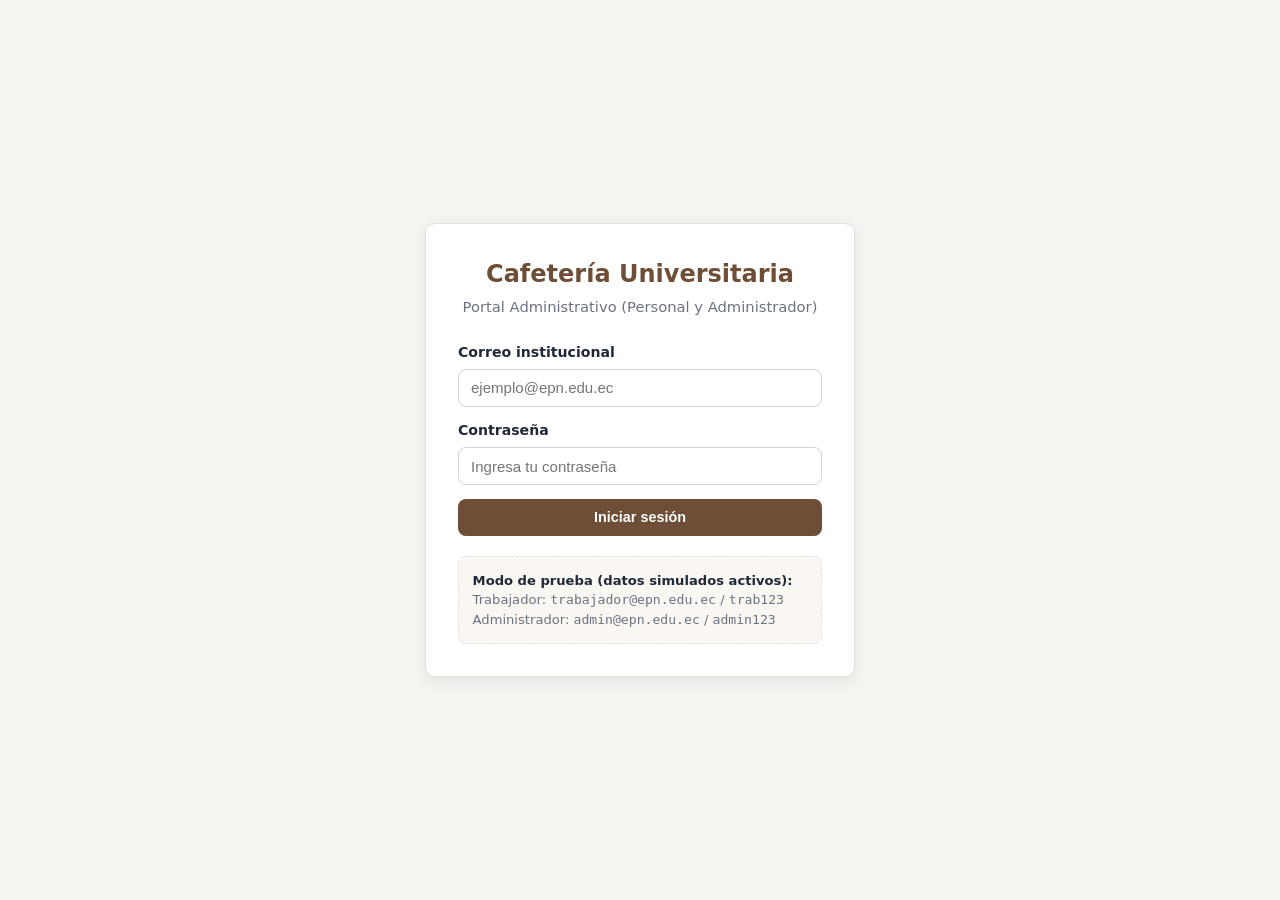
==== cafeteria/src/main/resources/static/admin/panel-administrador.html @ 7d5e745f "feat: implementar interfaz administrativa modular para trabajador y administrador" ====
<!DOCTYPE html>
<html lang="es">
<head>
  <meta charset="UTF-8" />
  <meta name="viewport" content="width=device-width, initial-scale=1.0" />
  <title>Panel de Administrador — Cafetería Universitaria</title>
  <link rel="stylesheet" href="css/styles.css" />
</head>
<body>
  <!-- Barra superior fija con identificación de rol y botón de salida -->
  <header class="topbar">
    <div class="topbar-brand">
      <h1>Panel del Administrador</h1>
      <span>Gestión de cuentas de trabajadores y seguridad</span>
    </div>
    <div class="topbar-user">
      <span id="admin-info">Administrador</span>
      <button type="button" id="btn-cerrar-sesion" class="btn btn-outline-light btn-sm">
        Cerrar sesión
      </button>
    </div>
  </header>

  <main class="container">
    <!-- Sección superior: dos tarjetas en paralelo (crear trabajador y actualizar contraseña) -->
    <div class="grid-2">
      <!-- Formulario para registrar una nueva cuenta de trabajador -->
      <section class="card">
        <div class="card-header">
          <h2>Crear cuenta de trabajador</h2>
        </div>

        <form id="form-crear-trabajador" novalidate>
          <div class="form-grid">
            <div class="form-group">
              <label for="trab-nombre">Nombre</label>
              <input type="text" id="trab-nombre" placeholder="Ej. María" required />
            </div>

            <div class="form-group">
              <label for="trab-apellido">Apellido</label>
              <input type="text" id="trab-apellido" placeholder="Ej. Gómez" required />
            </div>
          </div>

          <div class="form-grid">
            <div class="form-group">
              <label for="trab-cedula">Cédula (10 dígitos)</label>
              <input type="text" id="trab-cedula" maxlength="10" placeholder="1712345678" required />
            </div>

            <div class="form-group">
              <label for="trab-correo">Correo electrónico</label>
              <input type="email" id="trab-correo" placeholder="maria.gomez@epn.edu.ec" required />
            </div>
          </div>

          <div class="form-grid">
            <div class="form-group">
              <label for="trab-contrasena">Contraseña inicial</label>
              <input type="password" id="trab-contrasena" placeholder="Mínimo 6 caracteres" required />
            </div>

            <div class="form-group">
              <label for="trab-confirmar">Confirmar contraseña</label>
              <input type="password" id="trab-confirmar" placeholder="Repite la contraseña" required />
            </div>
          </div>

          <button type="submit" class="btn btn-primary">
            Registrar trabajador
          </button>
        </form>
      </section>

      <!-- Formulario para actualizar la contraseña propia del administrador -->
      <section class="card">
        <div class="card-header">
          <h2>Actualizar mi contraseña</h2>
        </div>

        <form id="form-cambiar-clave" novalidate>
          <div class="form-group">
            <label for="clave-actual">Contraseña actual</label>
            <input type="password" id="clave-actual" required />
          </div>

          <div class="form-group">
            <label for="clave-nueva">Nueva contraseña</label>
            <input type="password" id="clave-nueva" placeholder="Mínimo 6 caracteres" required />
          </div>

          <div class="form-group">
            <label for="clave-confirmar">Confirmar nueva contraseña</label>
            <input type="password" id="clave-confirmar" required />
          </div>

          <button type="submit" class="btn btn-warning">
            Actualizar contraseña
          </button>
        </form>
      </section>
    </div>

    <!-- Sección inferior: listado consultable de todos los trabajadores registrados -->
    <section class="card">
      <div class="card-header">
        <h2>Lista de trabajadores registrados</h2>
        <div class="toolbar" style="margin-bottom: 0;">
          <input
            type="search"
            id="buscar-trabajador"
            placeholder="Buscar por nombre, apellido o cédula..."
          />
          <button type="button" id="btn-recargar-trabajadores" class="btn btn-secondary btn-sm">
            Actualizar lista
          </button>
        </div>
      </div>

      <div class="table-responsive">
        <table>
          <thead>
            <tr>
              <th>ID</th>
              <th>Nombre completo</th>
              <th>Cédula</th>
              <th>Correo</th>
            </tr>
          </thead>
          <tbody id="tabla-trabajadores-body">
            <tr>
              <td colspan="4" class="empty-state">Cargando trabajadores...</td>
            </tr>
          </tbody>
        </table>
      </div>
    </section>
  </main>

  <script type="module" src="js/pages/administrador.js"></script>
</body>
</html>
---- cafeteria/src/main/resources/static/admin/css/styles.css ----
/* ==========================================================================
   Hoja de estilos del Frontend Administrativo — Cafetería Universitaria
   Diseño limpio, responsivo y de alto contraste para personal y administrador.
   ========================================================================== */

:root {
  --color-primario: #6f4e37;        /* Café espresso */
  --color-primario-oscuro: #4e3422;
  --color-acento: #d97706;          /* Ámbar cálido */
  --color-fondo: #f6f4f1;
  --color-superficie: #ffffff;
  --color-borde: #e5dfd7;
  --color-texto: #1f2937;
  --color-texto-suave: #6b7280;

  --color-exito: #15803d;
  --color-exito-bg: #dcfce7;
  --color-aviso: #b45309;
  --color-aviso-bg: #fef3c7;
  --color-error: #b91c1c;
  --color-error-bg: #fee2e2;
  --color-info: #1d4ed8;
  --color-info-bg: #dbeafe;

  --radio: 10px;
  --sombra: 0 4px 14px rgba(31, 41, 55, 0.08);
}

* {
  box-sizing: border-box;
  margin: 0;
  padding: 0;
}

body {
  font-family: "Segoe UI", system-ui, -apple-system, sans-serif;
  background-color: var(--color-fondo);
  color: var(--color-texto);
  line-height: 1.5;
  min-height: 100vh;
}

/* ==================== Encabezado superior ==================== */
.topbar {
  background-color: var(--color-primario);
  color: #ffffff;
  padding: 1rem 1.5rem;
  display: flex;
  flex-wrap: wrap;
  align-items: center;
  justify-content: space-between;
  gap: 1rem;
  box-shadow: var(--sombra);
}

.topbar-brand h1 {
  font-size: 1.25rem;
  font-weight: 700;
}

.topbar-brand span {
  font-size: 0.85rem;
  opacity: 0.9;
}

.topbar-user {
  display: flex;
  align-items: center;
  gap: 0.75rem;
  font-size: 0.9rem;
}

/* ==================== Contenedor principal ==================== */
.container {
  max-width: 1200px;
  margin: 1.5rem auto;
  padding: 0 1rem 2rem;
}

/* ==================== Pantalla de Login ==================== */
.login-page {
  display: flex;
  align-items: center;
  justify-content: center;
  padding: 1.5rem;
}

.login-card {
  background: var(--color-superficie);
  border: 1px solid var(--color-borde);
  border-radius: var(--radio);
  box-shadow: var(--sombra);
  width: 100%;
  max-width: 430px;
  padding: 2rem;
}

.login-header {
  text-align: center;
  margin-bottom: 1.5rem;
}

.login-header h1 {
  color: var(--color-primario);
  font-size: 1.5rem;
  margin-bottom: 0.25rem;
}

.login-header p {
  color: var(--color-texto-suave);
  font-size: 0.92rem;
}

.mock-help {
  margin-top: 1.25rem;
  padding: 0.85rem;
  background: #faf7f2;
  border: 1px dashed var(--color-borde);
  border-radius: 8px;
  font-size: 0.82rem;
  color: var(--color-texto-suave);
}

.mock-help strong {
  color: var(--color-texto);
}

/* ==================== Tarjetas y Secciones ==================== */
.card {
  background: var(--color-superficie);
  border: 1px solid var(--color-borde);
  border-radius: var(--radio);
  box-shadow: var(--sombra);
  padding: 1.25rem;
  margin-bottom: 1.25rem;
}

.card-header {
  display: flex;
  flex-wrap: wrap;
  align-items: center;
  justify-content: space-between;
  gap: 0.75rem;
  margin-bottom: 1rem;
  padding-bottom: 0.75rem;
  border-bottom: 1px solid var(--color-borde);
}

.card-header h2 {
  font-size: 1.15rem;
  color: var(--color-primario-oscuro);
}

/* ==================== Pestañas de navegación ==================== */
.tabs {
  display: flex;
  flex-wrap: wrap;
  gap: 0.5rem;
  margin-bottom: 1.25rem;
}

.tab-btn {
  background: var(--color-superficie);
  border: 1px solid var(--color-borde);
  color: var(--color-texto);
  padding: 0.65rem 1.1rem;
  border-radius: 8px;
  cursor: pointer;
  font-weight: 600;
  font-size: 0.92rem;
  transition: background 0.15s ease, color 0.15s ease;
}

.tab-btn:hover {
  background: #f3ede5;
}

.tab-btn.active {
  background: var(--color-primario);
  color: #ffffff;
  border-color: var(--color-primario);
}

.tab-panel {
  display: none;
}

.tab-panel.active {
  display: block;
}

/* ==================== Filtros y Formularios ==================== */
.form-grid {
  display: grid;
  grid-template-columns: repeat(auto-fit, minmax(210px, 1fr));
  gap: 1rem;
}

.form-group {
  display: flex;
  flex-direction: column;
  gap: 0.35rem;
  margin-bottom: 0.85rem;
}

.form-group label {
  font-size: 0.88rem;
  font-weight: 600;
  color: var(--color-texto);
}

.form-group input,
.form-group select {
  padding: 0.6rem 0.75rem;
  border: 1px solid #d1d5db;
  border-radius: 8px;
  font-size: 0.94rem;
  background: #ffffff;
}

.form-group input:focus,
.form-group select:focus {
  outline: 2px solid rgba(111, 78, 55, 0.25);
  border-color: var(--color-primario);
}

.toolbar {
  display: flex;
  flex-wrap: wrap;
  align-items: center;
  gap: 0.75rem;
  margin-bottom: 1rem;
}

.toolbar input,
.toolbar select {
  padding: 0.55rem 0.75rem;
  border: 1px solid #d1d5db;
  border-radius: 8px;
  font-size: 0.9rem;
}

/* ==================== Botones ==================== */
.btn {
  display: inline-flex;
  align-items: center;
  justify-content: center;
  gap: 0.4rem;
  padding: 0.6rem 1rem;
  border-radius: 8px;
  border: 1px solid transparent;
  font-size: 0.9rem;
  font-weight: 600;
  cursor: pointer;
  transition: opacity 0.15s ease, background 0.15s ease;
}

.btn:disabled {
  opacity: 0.55;
  cursor: not-allowed;
}

.btn-primary {
  background: var(--color-primario);
  color: #ffffff;
}

.btn-primary:hover:not(:disabled) {
  background: var(--color-primario-oscuro);
}

.btn-secondary {
  background: #e5e7eb;
  color: var(--color-texto);
}

.btn-secondary:hover:not(:disabled) {
  background: #d1d5db;
}

.btn-success {
  background: var(--color-exito);
  color: #ffffff;
}

.btn-warning {
  background: var(--color-acento);
  color: #ffffff;
}

.btn-danger {
  background: var(--color-error);
  color: #ffffff;
}

.btn-outline-light {
  background: transparent;
  color: #ffffff;
  border-color: rgba(255, 255, 255, 0.55);
}

.btn-outline-light:hover {
  background: rgba(255, 255, 255, 0.15);
}

.btn-sm {
  padding: 0.4rem 0.7rem;
  font-size: 0.82rem;
}

.btn-block {
  width: 100%;
}

/* ==================== Tablas ==================== */
.table-responsive {
  overflow-x: auto;
}

table {
  width: 100%;
  border-collapse: collapse;
  font-size: 0.92rem;
}

th,
td {
  text-align: left;
  padding: 0.75rem 0.65rem;
  border-bottom: 1px solid var(--color-borde);
  vertical-align: middle;
}

th {
  background: #faf7f2;
  color: var(--color-primario-oscuro);
  font-weight: 700;
  white-space: nowrap;
}

tr:hover td {
  background: #fcfaf7;
}

.actions-cell {
  display: flex;
  flex-wrap: wrap;
  gap: 0.4rem;
}

/* ==================== Badges de estado ==================== */
.badge {
  display: inline-block;
  padding: 0.25rem 0.6rem;
  border-radius: 999px;
  font-size: 0.78rem;
  font-weight: 700;
  white-space: nowrap;
}

.badge-pendiente {
  background: var(--color-aviso-bg);
  color: var(--color-aviso);
}

.badge-preparacion {
  background: var(--color-info-bg);
  color: var(--color-info);
}

.badge-listo {
  background: var(--color-exito-bg);
  color: var(--color-exito);
}

.badge-entregado {
  background: #e5e7eb;
  color: #374151;
}

.badge-disponible {
  background: var(--color-exito-bg);
  color: var(--color-exito);
}

.badge-no-disponible {
  background: var(--color-error-bg);
  color: var(--color-error);
}

/* ==================== Filtros de estado (píldoras) ==================== */
.status-pills {
  display: flex;
  flex-wrap: wrap;
  gap: 0.5rem;
  margin-bottom: 1rem;
}

.pill-btn {
  background: #f3f4f6;
  border: 1px solid var(--color-borde);
  border-radius: 999px;
  padding: 0.45rem 0.9rem;
  font-size: 0.86rem;
  font-weight: 600;
  cursor: pointer;
}

.pill-btn.active {
  background: var(--color-primario);
  color: #ffffff;
  border-color: var(--color-primario);
}

/* ==================== Alertas e Información ==================== */
.alert {
  padding: 0.85rem 1rem;
  border-radius: 8px;
  margin-bottom: 1rem;
  font-size: 0.9rem;
}

.alert-info {
  background: var(--color-info-bg);
  color: var(--color-info);
}

.alert-exito {
  background: var(--color-exito-bg);
  color: var(--color-exito);
}

.alert-aviso {
  background: var(--color-aviso-bg);
  color: var(--color-aviso);
}

.alert-error {
  background: var(--color-error-bg);
  color: var(--color-error);
}

.empty-state {
  text-align: center;
  padding: 2rem 1rem;
  color: var(--color-texto-suave);
}

/* ==================== Modales ==================== */
.modal-backdrop {
  position: fixed;
  inset: 0;
  background: rgba(17, 24, 39, 0.55);
  display: none;
  align-items: center;
  justify-content: center;
  padding: 1rem;
  z-index: 1000;
}

.modal-backdrop.open {
  display: flex;
}

.modal {
  background: var(--color-superficie);
  border-radius: var(--radio);
  width: 100%;
  max-width: 620px;
  max-height: 90vh;
  overflow-y: auto;
  padding: 1.5rem;
  box-shadow: 0 12px 30px rgba(0, 0, 0, 0.25);
}

.modal-header {
  display: flex;
  align-items: center;
  justify-content: space-between;
  margin-bottom: 1rem;
  padding-bottom: 0.75rem;
  border-bottom: 1px solid var(--color-borde);
}

.modal-footer {
  display: flex;
  justify-content: flex-end;
  gap: 0.6rem;
  margin-top: 1.25rem;
}

/* ==================== Toasts ==================== */
.toast-container {
  position: fixed;
  right: 1rem;
  bottom: 1rem;
  display: flex;
  flex-direction: column;
  gap: 0.5rem;
  z-index: 2000;
}

.toast {
  padding: 0.8rem 1.1rem;
  border-radius: 8px;
  color: #ffffff;
  font-size: 0.9rem;
  font-weight: 600;
  box-shadow: var(--sombra);
  transition: opacity 0.25s ease;
}

.toast-exito { background: var(--color-exito); }
.toast-error { background: var(--color-error); }
.toast-aviso { background: var(--color-acento); }
.toast-info { background: var(--color-info); }
.toast-oculto { opacity: 0; }

/* ==================== Utilidades ==================== */
.grid-2 {
  display: grid;
  grid-template-columns: repeat(auto-fit, minmax(320px, 1fr));
  gap: 1.25rem;
}

.text-muted {
  color: var(--color-texto-suave);
  font-size: 0.88rem;
}

.mt-1 { margin-top: 0.75rem; }
.hidden { display: none !important; }
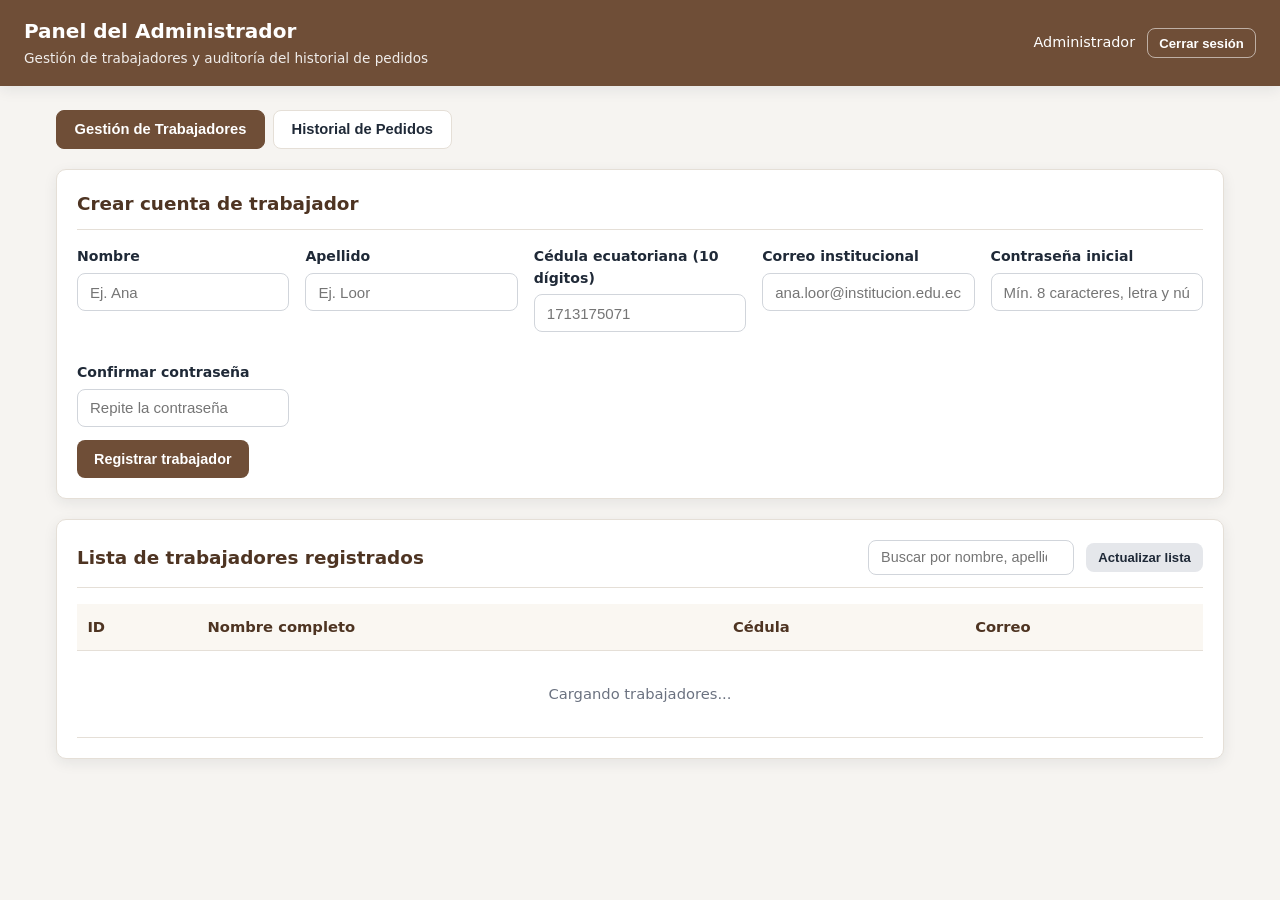
==== commit 370c5b41: "feat: integrar frontend administrativo con API REST real de Spring Boot y Supabase" ====
--- a/cafeteria/src/main/resources/static/admin/panel-administrador.html
+++ b/cafeteria/src/main/resources/static/admin/panel-administrador.html
@@ -7,11 +7,11 @@
   <link rel="stylesheet" href="css/styles.css" />
 </head>
 <body>
-  <!-- Barra superior fija con identificación de rol y botón de salida -->
+  <!-- Barra superior del administrador -->
   <header class="topbar">
     <div class="topbar-brand">
       <h1>Panel del Administrador</h1>
-      <span>Gestión de cuentas de trabajadores y seguridad</span>
+      <span>Gestión de trabajadores y auditoría del historial de pedidos</span>
     </div>
     <div class="topbar-user">
       <span id="admin-info">Administrador</span>
@@ -22,10 +22,19 @@
   </header>
 
   <main class="container">
-    <!-- Sección superior: dos tarjetas en paralelo (crear trabajador y actualizar contraseña) -->
-    <div class="grid-2">
-      <!-- Formulario para registrar una nueva cuenta de trabajador -->
-      <section class="card">
+    <!-- Navegación por pestañas del panel administrador -->
+    <nav class="tabs" aria-label="Secciones del panel de administrador">
+      <button type="button" class="tab-btn active" data-tab="tab-trabajadores">
+        Gestión de Trabajadores
+      </button>
+      <button type="button" class="tab-btn" data-tab="tab-historial">
+        Historial de Pedidos
+      </button>
+    </nav>
+
+    <!-- ==================== PESTAÑA 1: GESTIÓN DE TRABAJADORES ==================== -->
+    <section id="tab-trabajadores" class="tab-panel active">
+      <div class="card">
         <div class="card-header">
           <h2>Crear cuenta de trabajador</h2>
         </div>
@@ -34,31 +43,27 @@
           <div class="form-grid">
             <div class="form-group">
               <label for="trab-nombre">Nombre</label>
-              <input type="text" id="trab-nombre" placeholder="Ej. María" required />
+              <input type="text" id="trab-nombre" placeholder="Ej. Ana" required />
             </div>
 
             <div class="form-group">
               <label for="trab-apellido">Apellido</label>
-              <input type="text" id="trab-apellido" placeholder="Ej. Gómez" required />
-            </div>
-          </div>
-
-          <div class="form-grid">
-            <div class="form-group">
-              <label for="trab-cedula">Cédula (10 dígitos)</label>
-              <input type="text" id="trab-cedula" maxlength="10" placeholder="1712345678" required />
+              <input type="text" id="trab-apellido" placeholder="Ej. Loor" required />
             </div>
 
             <div class="form-group">
-              <label for="trab-correo">Correo electrónico</label>
-              <input type="email" id="trab-correo" placeholder="maria.gomez@epn.edu.ec" required />
+              <label for="trab-cedula">Cédula ecuatoriana (10 dígitos)</label>
+              <input type="text" id="trab-cedula" maxlength="10" placeholder="1713175071" required />
             </div>
-          </div>
 
-          <div class="form-grid">
+            <div class="form-group">
+              <label for="trab-correo">Correo institucional</label>
+              <input type="email" id="trab-correo" placeholder="ana.loor@institucion.edu.ec" required />
+            </div>
+
             <div class="form-group">
               <label for="trab-contrasena">Contraseña inicial</label>
-              <input type="password" id="trab-contrasena" placeholder="Mínimo 6 caracteres" required />
+              <input type="password" id="trab-contrasena" placeholder="Mín. 8 caracteres, letra y número" required />
             </div>
 
             <div class="form-group">
@@ -67,77 +72,113 @@
             </div>
           </div>
 
-          <button type="submit" class="btn btn-primary">
+          <button type="submit" id="btn-guardar-trabajador" class="btn btn-primary">
             Registrar trabajador
           </button>
         </form>
-      </section>
+      </div>
 
-      <!-- Formulario para actualizar la contraseña propia del administrador -->
-      <section class="card">
+      <div class="card">
         <div class="card-header">
-          <h2>Actualizar mi contraseña</h2>
+          <h2>Lista de trabajadores registrados</h2>
+          <div class="toolbar" style="margin-bottom: 0;">
+            <input
+              type="search"
+              id="buscar-trabajador"
+              placeholder="Buscar por nombre, apellido o cédula..."
+            />
+            <button type="button" id="btn-recargar-trabajadores" class="btn btn-secondary btn-sm">
+              Actualizar lista
+            </button>
+          </div>
         </div>
 
-        <form id="form-cambiar-clave" novalidate>
-          <div class="form-group">
-            <label for="clave-actual">Contraseña actual</label>
-            <input type="password" id="clave-actual" required />
-          </div>
-
-          <div class="form-group">
-            <label for="clave-nueva">Nueva contraseña</label>
-            <input type="password" id="clave-nueva" placeholder="Mínimo 6 caracteres" required />
-          </div>
-
-          <div class="form-group">
-            <label for="clave-confirmar">Confirmar nueva contraseña</label>
-            <input type="password" id="clave-confirmar" required />
-          </div>
-
-          <button type="submit" class="btn btn-warning">
-            Actualizar contraseña
-          </button>
-        </form>
-      </section>
-    </div>
-
-    <!-- Sección inferior: listado consultable de todos los trabajadores registrados -->
-    <section class="card">
-      <div class="card-header">
-        <h2>Lista de trabajadores registrados</h2>
-        <div class="toolbar" style="margin-bottom: 0;">
-          <input
-            type="search"
-            id="buscar-trabajador"
-            placeholder="Buscar por nombre, apellido o cédula..."
-          />
-          <button type="button" id="btn-recargar-trabajadores" class="btn btn-secondary btn-sm">
-            Actualizar lista
-          </button>
+        <div class="table-responsive">
+          <table>
+            <thead>
+              <tr>
+                <th>ID</th>
+                <th>Nombre completo</th>
+                <th>Cédula</th>
+                <th>Correo</th>
+              </tr>
+            </thead>
+            <tbody id="tabla-trabajadores-body">
+              <tr>
+                <td colspan="4" class="empty-state">Cargando trabajadores...</td>
+              </tr>
+            </tbody>
+          </table>
         </div>
       </div>
+    </section>
 
-      <div class="table-responsive">
-        <table>
-          <thead>
-            <tr>
-              <th>ID</th>
-              <th>Nombre completo</th>
-              <th>Cédula</th>
-              <th>Correo</th>
-            </tr>
-          </thead>
-          <tbody id="tabla-trabajadores-body">
-            <tr>
-              <td colspan="4" class="empty-state">Cargando trabajadores...</td>
-            </tr>
-          </tbody>
-        </table>
+    <!-- ==================== PESTAÑA 2: HISTORIAL DE PEDIDOS ==================== -->
+    <section id="tab-historial" class="tab-panel">
+      <div class="card">
+        <div class="card-header">
+          <h2>Historial de cambios de estado por pedido</h2>
+          <form id="form-filtrar-historial" class="toolbar" style="margin-bottom: 0;" novalidate>
+            <input
+              type="number"
+              id="filtro-historial-id"
+              min="1"
+              placeholder="Filtrar por ID pedido..."
+            />
+            <button type="submit" class="btn btn-primary btn-sm">Buscar</button>
+            <button type="button" id="btn-limpiar-historial" class="btn btn-secondary btn-sm">
+              Ver todos
+            </button>
+          </form>
+        </div>
+
+        <div class="table-responsive">
+          <table>
+            <thead>
+              <tr>
+                <th>ID Pedido</th>
+                <th>Estado actual</th>
+                <th>Línea de tiempo de cambios</th>
+                <th>Acciones</th>
+              </tr>
+            </thead>
+            <tbody id="tabla-historial-body">
+              <tr>
+                <td colspan="4" class="empty-state">Cargando historial...</td>
+              </tr>
+            </tbody>
+          </table>
+        </div>
+
+        <div class="pagination-bar">
+          <span id="historial-resumen" class="text-muted">Total: 0 pedidos</span>
+          <div class="actions-cell">
+            <button type="button" id="btn-hist-anterior" class="btn btn-secondary btn-sm" disabled>
+              Anterior
+            </button>
+            <span id="historial-pagina" class="text-muted" style="align-self: center;">Página 1</span>
+            <button type="button" id="btn-hist-siguiente" class="btn btn-secondary btn-sm" disabled>
+              Siguiente
+            </button>
+          </div>
+        </div>
       </div>
     </section>
   </main>
 
+  <!-- ==================== MODAL: DETALLE COMPLETO DEL PEDIDO (ADMIN) ==================== -->
+  <div id="modal-detalle-historial" class="modal-backdrop" role="dialog" aria-modal="true">
+    <div class="modal">
+      <div class="modal-header">
+        <h3 id="modal-hist-titulo">Detalle del pedido</h3>
+        <button type="button" class="btn btn-secondary btn-sm" data-close-modal="modal-detalle-historial">
+          Cerrar
+        </button>
+      </div>
+      <div id="modal-hist-contenido"></div>
+    </div>
+  </div>
+
   <script type="module" src="js/pages/administrador.js"></script>
 </body>
 </html>
--- a/cafeteria/src/main/resources/static/admin/css/styles.css
+++ b/cafeteria/src/main/resources/static/admin/css/styles.css
@@ -530,3 +530,55 @@
 
 .mt-1 { margin-top: 0.75rem; }
 .hidden { display: none !important; }
+
+/* ==================== Miniaturas de producto y paginación ==================== */
+.producto-thumb {
+  width: 48px;
+  height: 48px;
+  object-fit: cover;
+  border-radius: 6px;
+  border: 1px solid var(--color-borde);
+  background: #faf7f2;
+  display: block;
+}
+
+.producto-thumb-placeholder {
+  width: 48px;
+  height: 48px;
+  border-radius: 6px;
+  border: 1px dashed var(--color-borde);
+  background: #faf7f2;
+  color: var(--color-texto-suave);
+  font-size: 0.7rem;
+  display: flex;
+  align-items: center;
+  justify-content: center;
+  text-align: center;
+}
+
+.pagination-bar {
+  display: flex;
+  flex-wrap: wrap;
+  align-items: center;
+  justify-content: space-between;
+  gap: 0.75rem;
+  margin-top: 1rem;
+  padding-top: 0.75rem;
+  border-top: 1px solid var(--color-borde);
+}
+
+.timeline-list {
+  list-style: none;
+  display: flex;
+  flex-direction: column;
+  gap: 0.35rem;
+}
+
+.timeline-list li {
+  font-size: 0.85rem;
+}
+
+.checkbox-cell {
+  width: 36px;
+  text-align: center;
+}
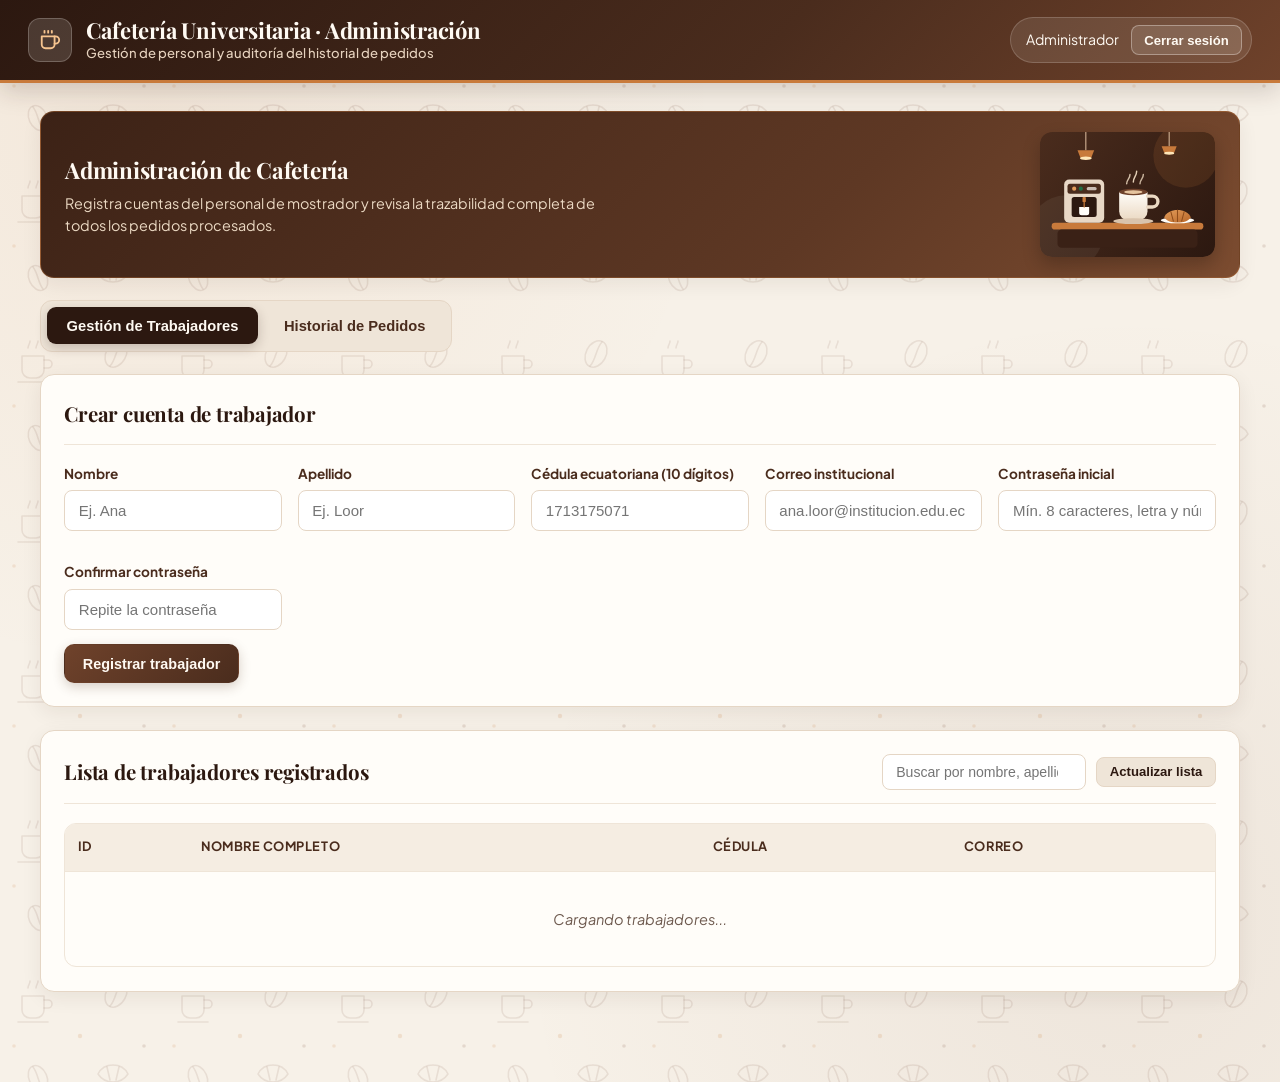
==== commit 70ada9c8: "style: aplicar diseno de cafeteria con carta visual e ilustraciones 2D" ====
--- a/cafeteria/src/main/resources/static/admin/panel-administrador.html
+++ b/cafeteria/src/main/resources/static/admin/panel-administrador.html
@@ -1,17 +1,36 @@
 <!DOCTYPE html>
 <html lang="es">
+
 <head>
   <meta charset="UTF-8" />
   <meta name="viewport" content="width=device-width, initial-scale=1.0" />
   <title>Panel de Administrador — Cafetería Universitaria</title>
+  <link rel="preconnect" href="https://fonts.googleapis.com" />
+  <link rel="preconnect" href="https://fonts.gstatic.com" crossorigin />
+  <link
+    href="https://fonts.googleapis.com/css2?family=Playfair+Display:wght@600;700&family=Plus+Jakarta+Sans:wght@400;500;600;700&display=swap"
+    rel="stylesheet" />
   <link rel="stylesheet" href="css/styles.css" />
 </head>
+
 <body>
   <!-- Barra superior del administrador -->
   <header class="topbar">
     <div class="topbar-brand">
-      <h1>Panel del Administrador</h1>
-      <span>Gestión de trabajadores y auditoría del historial de pedidos</span>
+      <div class="brand-icon" aria-hidden="true">
+        <svg width="22" height="22" viewBox="0 0 24 24" fill="none" stroke="currentColor" stroke-width="2"
+          stroke-linecap="round" stroke-linejoin="round">
+          <path d="M17 8h1a4 4 0 1 1 0 8h-1" />
+          <path d="M3 8h14v9a4 4 0 0 1-4 4H7a4 4 0 0 1-4-4Z" />
+          <line x1="6" y1="2" x2="6" y2="4" />
+          <line x1="10" y1="2" x2="10" y2="4" />
+          <line x1="14" y1="2" x2="14" y2="4" />
+        </svg>
+      </div>
+      <div>
+        <h1>Cafetería Universitaria · Administración</h1>
+        <span>Gestión de personal y auditoría del historial de pedidos</span>
+      </div>
     </div>
     <div class="topbar-user">
       <span id="admin-info">Administrador</span>
@@ -22,6 +41,18 @@
   </header>
 
   <main class="container">
+    <!-- Banner decorativo 2D del panel administrativo -->
+    <section class="welcome-banner">
+      <div class="welcome-banner-text">
+        <h2>Administración de Cafetería</h2>
+        <p>
+          Registra cuentas del personal de mostrador y revisa la trazabilidad completa de todos los
+          pedidos procesados.
+        </p>
+      </div>
+      <img src="img/hero-cafeteria.svg" alt="Ilustración de la cafetería universitaria" class="welcome-banner-art" />
+    </section>
+
     <!-- Navegación por pestañas del panel administrador -->
     <nav class="tabs" aria-label="Secciones del panel de administrador">
       <button type="button" class="tab-btn active" data-tab="tab-trabajadores">
@@ -82,11 +113,7 @@
         <div class="card-header">
           <h2>Lista de trabajadores registrados</h2>
           <div class="toolbar" style="margin-bottom: 0;">
-            <input
-              type="search"
-              id="buscar-trabajador"
-              placeholder="Buscar por nombre, apellido o cédula..."
-            />
+            <input type="search" id="buscar-trabajador" placeholder="Buscar por nombre, apellido o cédula..." />
             <button type="button" id="btn-recargar-trabajadores" class="btn btn-secondary btn-sm">
               Actualizar lista
             </button>
@@ -119,12 +146,7 @@
         <div class="card-header">
           <h2>Historial de cambios de estado por pedido</h2>
           <form id="form-filtrar-historial" class="toolbar" style="margin-bottom: 0;" novalidate>
-            <input
-              type="number"
-              id="filtro-historial-id"
-              min="1"
-              placeholder="Filtrar por ID pedido..."
-            />
+            <input type="number" id="filtro-historial-id" min="1" placeholder="Filtrar por ID pedido..." />
             <button type="submit" class="btn btn-primary btn-sm">Buscar</button>
             <button type="button" id="btn-limpiar-historial" class="btn btn-secondary btn-sm">
               Ver todos
@@ -181,4 +203,5 @@
 
   <script type="module" src="js/pages/administrador.js"></script>
 </body>
-</html>
+
+</html>
--- a/cafeteria/src/main/resources/static/admin/css/styles.css
+++ b/cafeteria/src/main/resources/static/admin/css/styles.css
@@ -1,29 +1,40 @@
 /* ==========================================================================
-   Hoja de estilos del Frontend Administrativo — Cafetería Universitaria
-   Diseño limpio, responsivo y de alto contraste para personal y administrador.
+   Hoja de estilos — Cafetería Universitaria (Diseño Café Artesanal / POS)
+   Sistema visual unificado para Login, Panel del Trabajador y Administrador.
    ========================================================================== */
 
 :root {
-  --color-primario: #6f4e37;        /* Café espresso */
-  --color-primario-oscuro: #4e3422;
-  --color-acento: #d97706;          /* Ámbar cálido */
-  --color-fondo: #f6f4f1;
-  --color-superficie: #ffffff;
-  --color-borde: #e5dfd7;
-  --color-texto: #1f2937;
-  --color-texto-suave: #6b7280;
-
-  --color-exito: #15803d;
-  --color-exito-bg: #dcfce7;
-  --color-aviso: #b45309;
-  --color-aviso-bg: #fef3c7;
-  --color-error: #b91c1c;
-  --color-error-bg: #fee2e2;
-  --color-info: #1d4ed8;
-  --color-info-bg: #dbeafe;
-
-  --radio: 10px;
-  --sombra: 0 4px 14px rgba(31, 41, 55, 0.08);
+  /* Paleta principal de cafetería */
+  --cafe-espresso: #2c1810;
+  --cafe-tostado: #4a2c1d;
+  --cafe-moka: #6f422b;
+  --cafe-caramelo: #c87a3b;
+  --cafe-caramelo-oscuro: #a85f24;
+  --cafe-crema: #f7f1e8;
+  --cafe-latte: #efe5d8;
+  --cafe-superficie: #fffdf9;
+  --cafe-borde: #e5d6c5;
+
+  /* Tipografía y neutros cálidos */
+  --texto-principal: #231814;
+  --texto-secundario: #6e5a4f;
+
+  /* Estados operativos del mostrador */
+  --estado-exito: #1e6f46;
+  --estado-exito-bg: #e3f5ec;
+  --estado-aviso: #b45309;
+  --estado-aviso-bg: #fef3c7;
+  --estado-info: #1d4ed8;
+  --estado-info-bg: #e0ecff;
+  --estado-error: #b42318;
+  --estado-error-bg: #fde8e8;
+
+  /* Dimensiones y elevación */
+  --radio-sm: 8px;
+  --radio-md: 14px;
+  --radio-lg: 20px;
+  --sombra-suave: 0 6px 20px rgba(44, 24, 16, 0.07);
+  --sombra-elevada: 0 18px 42px rgba(44, 24, 16, 0.16);
 }
 
 * {
@@ -33,106 +44,269 @@
 }
 
 body {
-  font-family: "Segoe UI", system-ui, -apple-system, sans-serif;
-  background-color: var(--color-fondo);
-  color: var(--color-texto);
-  line-height: 1.5;
+  font-family: "Plus Jakarta Sans", "Segoe UI", system-ui, -apple-system, sans-serif;
+  background-color: var(--cafe-crema);
+  background-image:
+    url("../img/cafe-pattern.svg"),
+    radial-gradient(circle at 12% 10%, rgba(200, 122, 59, 0.08), transparent 38%),
+    radial-gradient(circle at 88% 85%, rgba(111, 66, 43, 0.07), transparent 42%);
+  background-size: 160px 160px, auto, auto;
+  color: var(--texto-principal);
+  line-height: 1.55;
   min-height: 100vh;
 }
 
-/* ==================== Encabezado superior ==================== */
+h1,
+h2,
+h3 {
+  font-family: "Playfair Display", Georgia, serif;
+  letter-spacing: -0.01em;
+}
+
+/* ==================== Encabezado superior (Barra Espresso) ==================== */
 .topbar {
-  background-color: var(--color-primario);
-  color: #ffffff;
-  padding: 1rem 1.5rem;
+  background: linear-gradient(135deg, var(--cafe-espresso) 0%, var(--cafe-tostado) 60%, var(--cafe-moka) 100%);
+  color: #fffaf3;
+  padding: 1.05rem 1.75rem;
   display: flex;
   flex-wrap: wrap;
   align-items: center;
   justify-content: space-between;
   gap: 1rem;
-  box-shadow: var(--sombra);
+  border-bottom: 3px solid var(--cafe-caramelo);
+  box-shadow: 0 8px 24px rgba(44, 24, 16, 0.18);
+  position: sticky;
+  top: 0;
+  z-index: 50;
+}
+
+.topbar-brand {
+  display: flex;
+  align-items: center;
+  gap: 0.85rem;
+}
+
+.brand-icon {
+  width: 44px;
+  height: 44px;
+  border-radius: 12px;
+  background: rgba(255, 250, 243, 0.14);
+  border: 1px solid rgba(255, 250, 243, 0.22);
+  display: flex;
+  align-items: center;
+  justify-content: center;
+  color: #f6c48f;
+  flex-shrink: 0;
 }
 
 .topbar-brand h1 {
-  font-size: 1.25rem;
+  font-size: 1.38rem;
   font-weight: 700;
+  line-height: 1.2;
 }
 
 .topbar-brand span {
-  font-size: 0.85rem;
-  opacity: 0.9;
+  display: block;
+  font-size: 0.82rem;
+  color: #e6d2be;
+  font-weight: 500;
 }
 
 .topbar-user {
   display: flex;
   align-items: center;
   gap: 0.75rem;
-  font-size: 0.9rem;
+  font-size: 0.88rem;
+  background: rgba(255, 250, 243, 0.1);
+  border: 1px solid rgba(255, 250, 243, 0.18);
+  padding: 0.42rem 0.55rem 0.42rem 0.95rem;
+  border-radius: 999px;
 }
 
 /* ==================== Contenedor principal ==================== */
 .container {
-  max-width: 1200px;
-  margin: 1.5rem auto;
-  padding: 0 1rem 2rem;
-}
-
-/* ==================== Pantalla de Login ==================== */
+  max-width: 1240px;
+  margin: 1.75rem auto;
+  padding: 0 1.25rem 2.5rem;
+}
+
+/* ==================== Pantalla de Login (Ambiente Cafetería) ==================== */
 .login-page {
   display: flex;
   align-items: center;
   justify-content: center;
   padding: 1.5rem;
+  background-color: var(--cafe-crema);
+  background-image:
+    url("../img/cafe-pattern.svg"),
+    radial-gradient(circle at 20% 20%, rgba(200, 122, 59, 0.16), transparent 45%),
+    radial-gradient(circle at 80% 80%, rgba(74, 44, 29, 0.18), transparent 50%);
+  background-size: 160px 160px, auto, auto;
+}
+
+.login-shell {
+  display: grid;
+  grid-template-columns: 1.05fr 1fr;
+  width: 100%;
+  max-width: 880px;
+  background: var(--cafe-superficie);
+  border: 1px solid var(--cafe-borde);
+  border-radius: var(--radio-lg);
+  box-shadow: var(--sombra-elevada);
+  overflow: hidden;
+}
+
+.login-showcase {
+  background: linear-gradient(155deg, var(--cafe-espresso) 0%, var(--cafe-tostado) 100%);
+  color: #fffaf3;
+  padding: 2.25rem 2rem;
+  display: flex;
+  flex-direction: column;
+  justify-content: center;
+  gap: 1.15rem;
+}
+
+.login-showcase img {
+  width: 100%;
+  max-width: 350px;
+  margin: 0 auto;
+  border-radius: 16px;
+  box-shadow: 0 12px 28px rgba(0, 0, 0, 0.25);
+  display: block;
+}
+
+.login-showcase h2 {
+  font-size: 1.5rem;
+  color: #fffaf3;
+}
+
+.login-showcase p {
+  font-size: 0.9rem;
+  color: #e6d2be;
 }
 
 .login-card {
-  background: var(--color-superficie);
-  border: 1px solid var(--color-borde);
-  border-radius: var(--radio);
-  box-shadow: var(--sombra);
+  background: var(--cafe-superficie);
   width: 100%;
-  max-width: 430px;
-  padding: 2rem;
+  padding: 2.35rem 2.1rem;
+  position: relative;
+  display: flex;
+  flex-direction: column;
+  justify-content: center;
+}
+
+.login-card::before {
+  content: "";
+  position: absolute;
+  top: 0;
+  left: 0;
+  right: 0;
+  height: 5px;
+  background: linear-gradient(90deg, var(--cafe-espresso), var(--cafe-caramelo), var(--cafe-moka));
+}
+
+/* Banner de bienvenida 2D en los paneles */
+.welcome-banner {
+  background: linear-gradient(135deg, #3c2216 0%, #5e3824 65%, #7c4c30 100%);
+  color: #fffaf3;
+  border-radius: var(--radio-md);
+  padding: 1.25rem 1.5rem;
+  margin-bottom: 1.35rem;
+  display: flex;
+  flex-wrap: wrap;
+  align-items: center;
+  justify-content: space-between;
+  gap: 1rem;
+  box-shadow: var(--sombra-suave);
+  border: 1px solid rgba(200, 122, 59, 0.35);
+}
+
+.welcome-banner-text h2 {
+  font-size: 1.4rem;
+  color: #fffaf3;
+  margin-bottom: 0.25rem;
+}
+
+.welcome-banner-text p {
+  font-size: 0.9rem;
+  color: #ebd9c3;
+  max-width: 560px;
+}
+
+.welcome-banner-art {
+  width: 175px;
+  height: auto;
+  border-radius: 12px;
+  box-shadow: 0 8px 18px rgba(0, 0, 0, 0.22);
+  flex-shrink: 0;
+}
+
+@media (max-width: 780px) {
+  .login-shell {
+    grid-template-columns: 1fr;
+    max-width: 440px;
+  }
+
+  .login-showcase {
+    padding: 1.5rem;
+    text-align: center;
+  }
+
+  .login-showcase img {
+    max-width: 240px;
+  }
+
+  .welcome-banner-art {
+    width: 130px;
+  }
+}
+
+.login-emblem {
+  width: 62px;
+  height: 62px;
+  margin: 0 auto 1rem;
+  border-radius: 18px;
+  background: linear-gradient(145deg, var(--cafe-tostado), var(--cafe-caramelo));
+  color: #fffaf3;
+  display: flex;
+  align-items: center;
+  justify-content: center;
+  box-shadow: 0 10px 22px rgba(74, 44, 29, 0.24);
 }
 
 .login-header {
   text-align: center;
-  margin-bottom: 1.5rem;
+  margin-bottom: 1.65rem;
 }
 
 .login-header h1 {
-  color: var(--color-primario);
-  font-size: 1.5rem;
-  margin-bottom: 0.25rem;
+  color: var(--cafe-espresso);
+  font-size: 1.75rem;
+  margin-bottom: 0.3rem;
 }
 
 .login-header p {
-  color: var(--color-texto-suave);
+  color: var(--texto-secundario);
   font-size: 0.92rem;
 }
 
-.mock-help {
-  margin-top: 1.25rem;
-  padding: 0.85rem;
-  background: #faf7f2;
-  border: 1px dashed var(--color-borde);
-  border-radius: 8px;
-  font-size: 0.82rem;
-  color: var(--color-texto-suave);
-}
-
-.mock-help strong {
-  color: var(--color-texto);
+.login-footer-note {
+  margin-top: 1.35rem;
+  padding-top: 1rem;
+  border-top: 1px dashed var(--cafe-borde);
+  text-align: center;
+  font-size: 0.8rem;
+  color: var(--texto-secundario);
 }
 
 /* ==================== Tarjetas y Secciones ==================== */
 .card {
-  background: var(--color-superficie);
-  border: 1px solid var(--color-borde);
-  border-radius: var(--radio);
-  box-shadow: var(--sombra);
-  padding: 1.25rem;
-  margin-bottom: 1.25rem;
+  background: var(--cafe-superficie);
+  border: 1px solid var(--cafe-borde);
+  border-radius: var(--radio-md);
+  box-shadow: var(--sombra-suave);
+  padding: 1.45rem;
+  margin-bottom: 1.4rem;
 }
 
 .card-header {
@@ -140,45 +314,50 @@
   flex-wrap: wrap;
   align-items: center;
   justify-content: space-between;
-  gap: 0.75rem;
-  margin-bottom: 1rem;
-  padding-bottom: 0.75rem;
-  border-bottom: 1px solid var(--color-borde);
+  gap: 0.85rem;
+  margin-bottom: 1.15rem;
+  padding-bottom: 0.85rem;
+  border-bottom: 1px solid var(--cafe-latte);
 }
 
 .card-header h2 {
-  font-size: 1.15rem;
-  color: var(--color-primario-oscuro);
+  font-size: 1.28rem;
+  color: var(--cafe-espresso);
 }
 
 /* ==================== Pestañas de navegación ==================== */
 .tabs {
-  display: flex;
+  display: inline-flex;
   flex-wrap: wrap;
-  gap: 0.5rem;
-  margin-bottom: 1.25rem;
+  gap: 0.45rem;
+  margin-bottom: 1.4rem;
+  background: var(--cafe-latte);
+  padding: 0.4rem;
+  border-radius: 12px;
+  border: 1px solid var(--cafe-borde);
 }
 
 .tab-btn {
-  background: var(--color-superficie);
-  border: 1px solid var(--color-borde);
-  color: var(--color-texto);
-  padding: 0.65rem 1.1rem;
-  border-radius: 8px;
+  background: transparent;
+  border: none;
+  color: var(--cafe-tostado);
+  padding: 0.65rem 1.2rem;
+  border-radius: 9px;
   cursor: pointer;
   font-weight: 600;
   font-size: 0.92rem;
-  transition: background 0.15s ease, color 0.15s ease;
+  transition: all 0.18s ease;
 }
 
 .tab-btn:hover {
-  background: #f3ede5;
+  background: rgba(255, 253, 249, 0.7);
+  color: var(--cafe-espresso);
 }
 
 .tab-btn.active {
-  background: var(--color-primario);
-  color: #ffffff;
-  border-color: var(--color-primario);
+  background: var(--cafe-espresso);
+  color: #fffaf3;
+  box-shadow: 0 4px 12px rgba(44, 24, 16, 0.22);
 }
 
 .tab-panel {
@@ -187,57 +366,145 @@
 
 .tab-panel.active {
   display: block;
-}
-
-/* ==================== Filtros y Formularios ==================== */
+  animation: fadeInPanel 0.2s ease;
+}
+
+@keyframes fadeInPanel {
+  from {
+    opacity: 0;
+    transform: translateY(4px);
+  }
+
+  to {
+    opacity: 1;
+    transform: translateY(0);
+  }
+}
+
+/* ==================== Tablero de contadores de pedidos ==================== */
+.status-pills {
+  display: grid;
+  grid-template-columns: repeat(auto-fit, minmax(165px, 1fr));
+  gap: 0.75rem;
+  margin-bottom: 1.25rem;
+}
+
+.pill-btn {
+  background: #faf5ee;
+  border: 1px solid var(--cafe-borde);
+  border-radius: 12px;
+  padding: 0.8rem 1rem;
+  font-size: 0.88rem;
+  font-weight: 600;
+  color: var(--cafe-tostado);
+  cursor: pointer;
+  display: flex;
+  align-items: center;
+  justify-content: space-between;
+  transition: transform 0.15s ease, box-shadow 0.15s ease, background 0.15s ease;
+}
+
+.pill-btn:hover {
+  transform: translateY(-2px);
+  background: #fffdf9;
+  box-shadow: 0 6px 14px rgba(44, 24, 16, 0.08);
+}
+
+.pill-btn span {
+  display: inline-flex;
+  align-items: center;
+  justify-content: center;
+  min-width: 28px;
+  height: 26px;
+  padding: 0 0.45rem;
+  border-radius: 999px;
+  background: var(--cafe-latte);
+  color: var(--cafe-espresso);
+  font-weight: 700;
+  font-size: 0.85rem;
+}
+
+.pill-btn.active {
+  background: linear-gradient(135deg, var(--cafe-tostado), var(--cafe-moka));
+  color: #fffaf3;
+  border-color: var(--cafe-tostado);
+  box-shadow: 0 8px 18px rgba(74, 44, 29, 0.2);
+}
+
+.pill-btn.active span {
+  background: rgba(255, 250, 243, 0.22);
+  color: #ffffff;
+}
+
+/* ==================== Formularios y Filtros ==================== */
 .form-grid {
   display: grid;
-  grid-template-columns: repeat(auto-fit, minmax(210px, 1fr));
+  grid-template-columns: repeat(auto-fit, minmax(215px, 1fr));
   gap: 1rem;
 }
 
 .form-group {
   display: flex;
   flex-direction: column;
-  gap: 0.35rem;
-  margin-bottom: 0.85rem;
+  gap: 0.4rem;
+  margin-bottom: 0.9rem;
 }
 
 .form-group label {
-  font-size: 0.88rem;
-  font-weight: 600;
-  color: var(--color-texto);
+  font-size: 0.85rem;
+  font-weight: 700;
+  color: var(--cafe-tostado);
 }
 
 .form-group input,
 .form-group select {
-  padding: 0.6rem 0.75rem;
-  border: 1px solid #d1d5db;
-  border-radius: 8px;
+  padding: 0.68rem 0.85rem;
+  border: 1.5px solid var(--cafe-borde);
+  border-radius: var(--radio-sm);
   font-size: 0.94rem;
+  color: var(--texto-principal);
   background: #ffffff;
+  transition: border-color 0.15s ease, box-shadow 0.15s ease;
 }
 
 .form-group input:focus,
 .form-group select:focus {
-  outline: 2px solid rgba(111, 78, 55, 0.25);
-  border-color: var(--color-primario);
+  outline: none;
+  border-color: var(--cafe-caramelo);
+  box-shadow: 0 0 0 3px rgba(200, 122, 59, 0.18);
+}
+
+.code-input {
+  font-family: "Consolas", "Courier New", monospace;
+  font-size: 1.15rem !important;
+  font-weight: 700;
+  letter-spacing: 0.22em;
+  text-transform: uppercase;
+  text-align: center;
 }
 
 .toolbar {
   display: flex;
   flex-wrap: wrap;
   align-items: center;
-  gap: 0.75rem;
+  gap: 0.65rem;
   margin-bottom: 1rem;
 }
 
 .toolbar input,
 .toolbar select {
-  padding: 0.55rem 0.75rem;
-  border: 1px solid #d1d5db;
-  border-radius: 8px;
-  font-size: 0.9rem;
+  padding: 0.56rem 0.8rem;
+  border: 1.5px solid var(--cafe-borde);
+  border-radius: var(--radio-sm);
+  font-size: 0.88rem;
+  background: #ffffff;
+  color: var(--texto-principal);
+}
+
+.toolbar input:focus,
+.toolbar select:focus {
+  outline: none;
+  border-color: var(--cafe-caramelo);
 }
 
 /* ==================== Botones ==================== */
@@ -245,14 +512,18 @@
   display: inline-flex;
   align-items: center;
   justify-content: center;
-  gap: 0.4rem;
-  padding: 0.6rem 1rem;
-  border-radius: 8px;
+  gap: 0.45rem;
+  padding: 0.66rem 1.1rem;
+  border-radius: 10px;
   border: 1px solid transparent;
   font-size: 0.9rem;
   font-weight: 600;
   cursor: pointer;
-  transition: opacity 0.15s ease, background 0.15s ease;
+  transition: transform 0.12s ease, background 0.15s ease, box-shadow 0.15s ease;
+}
+
+.btn:hover:not(:disabled) {
+  transform: translateY(-1px);
 }
 
 .btn:disabled {
@@ -261,196 +532,219 @@
 }
 
 .btn-primary {
-  background: var(--color-primario);
+  background: linear-gradient(135deg, var(--cafe-moka), var(--cafe-tostado));
+  color: #fffaf3;
+  box-shadow: 0 4px 12px rgba(74, 44, 29, 0.22);
+}
+
+.btn-primary:hover:not(:disabled) {
+  background: linear-gradient(135deg, var(--cafe-tostado), var(--cafe-espresso));
+}
+
+.btn-secondary {
+  background: var(--cafe-latte);
+  color: var(--cafe-espresso);
+  border-color: var(--cafe-borde);
+}
+
+.btn-secondary:hover:not(:disabled) {
+  background: #e6d7c4;
+}
+
+.btn-success {
+  background: var(--estado-exito);
   color: #ffffff;
 }
 
-.btn-primary:hover:not(:disabled) {
-  background: var(--color-primario-oscuro);
-}
-
-.btn-secondary {
-  background: #e5e7eb;
-  color: var(--color-texto);
-}
-
-.btn-secondary:hover:not(:disabled) {
-  background: #d1d5db;
-}
-
-.btn-success {
-  background: var(--color-exito);
+.btn-success:hover:not(:disabled) {
+  background: #175938;
+}
+
+.btn-warning {
+  background: var(--cafe-caramelo);
   color: #ffffff;
 }
 
-.btn-warning {
-  background: var(--color-acento);
+.btn-warning:hover:not(:disabled) {
+  background: var(--cafe-caramelo-oscuro);
+}
+
+.btn-danger {
+  background: var(--estado-error);
   color: #ffffff;
 }
 
-.btn-danger {
-  background: var(--color-error);
-  color: #ffffff;
+.btn-danger:hover:not(:disabled) {
+  background: #911c13;
 }
 
 .btn-outline-light {
-  background: transparent;
-  color: #ffffff;
-  border-color: rgba(255, 255, 255, 0.55);
+  background: rgba(255, 250, 243, 0.12);
+  color: #fffaf3;
+  border-color: rgba(255, 250, 243, 0.35);
+  border-radius: 999px;
 }
 
 .btn-outline-light:hover {
-  background: rgba(255, 255, 255, 0.15);
+  background: rgba(255, 250, 243, 0.24);
 }
 
 .btn-sm {
-  padding: 0.4rem 0.7rem;
+  padding: 0.42rem 0.78rem;
   font-size: 0.82rem;
+  border-radius: 8px;
 }
 
 .btn-block {
   width: 100%;
 }
 
-/* ==================== Tablas ==================== */
+/* ==================== Tablas de Mostrador ==================== */
 .table-responsive {
   overflow-x: auto;
+  border: 1px solid var(--cafe-latte);
+  border-radius: 12px;
 }
 
 table {
   width: 100%;
   border-collapse: collapse;
-  font-size: 0.92rem;
+  font-size: 0.91rem;
+  font-variant-numeric: tabular-nums;
 }
 
 th,
 td {
   text-align: left;
-  padding: 0.75rem 0.65rem;
-  border-bottom: 1px solid var(--color-borde);
+  padding: 0.85rem 0.8rem;
+  border-bottom: 1px solid var(--cafe-latte);
   vertical-align: middle;
 }
 
 th {
-  background: #faf7f2;
-  color: var(--color-primario-oscuro);
+  background: #f5ede2;
+  color: var(--cafe-tostado);
+  font-size: 0.8rem;
+  text-transform: uppercase;
+  letter-spacing: 0.04em;
   font-weight: 700;
   white-space: nowrap;
 }
 
-tr:hover td {
-  background: #fcfaf7;
+tbody tr:last-child td {
+  border-bottom: none;
+}
+
+tbody tr:hover td {
+  background: #fcf8f2;
 }
 
 .actions-cell {
   display: flex;
   flex-wrap: wrap;
-  gap: 0.4rem;
+  gap: 0.45rem;
 }
 
 /* ==================== Badges de estado ==================== */
 .badge {
-  display: inline-block;
-  padding: 0.25rem 0.6rem;
+  display: inline-flex;
+  align-items: center;
+  gap: 0.35rem;
+  padding: 0.28rem 0.7rem;
   border-radius: 999px;
   font-size: 0.78rem;
   font-weight: 700;
   white-space: nowrap;
 }
 
+.badge::before {
+  content: "";
+  width: 7px;
+  height: 7px;
+  border-radius: 50%;
+  background: currentColor;
+}
+
 .badge-pendiente {
-  background: var(--color-aviso-bg);
-  color: var(--color-aviso);
+  background: var(--estado-aviso-bg);
+  color: var(--estado-aviso);
 }
 
 .badge-preparacion {
-  background: var(--color-info-bg);
-  color: var(--color-info);
+  background: var(--estado-info-bg);
+  color: var(--estado-info);
 }
 
 .badge-listo {
-  background: var(--color-exito-bg);
-  color: var(--color-exito);
+  background: var(--estado-exito-bg);
+  color: var(--estado-exito);
 }
 
 .badge-entregado {
-  background: #e5e7eb;
-  color: #374151;
+  background: #ebe4dc;
+  color: #5b4b42;
 }
 
 .badge-disponible {
-  background: var(--color-exito-bg);
-  color: var(--color-exito);
+  background: var(--estado-exito-bg);
+  color: var(--estado-exito);
 }
 
 .badge-no-disponible {
-  background: var(--color-error-bg);
-  color: var(--color-error);
-}
-
-/* ==================== Filtros de estado (píldoras) ==================== */
-.status-pills {
-  display: flex;
-  flex-wrap: wrap;
-  gap: 0.5rem;
-  margin-bottom: 1rem;
-}
-
-.pill-btn {
-  background: #f3f4f6;
-  border: 1px solid var(--color-borde);
-  border-radius: 999px;
-  padding: 0.45rem 0.9rem;
-  font-size: 0.86rem;
-  font-weight: 600;
-  cursor: pointer;
-}
-
-.pill-btn.active {
-  background: var(--color-primario);
-  color: #ffffff;
-  border-color: var(--color-primario);
-}
-
-/* ==================== Alertas e Información ==================== */
+  background: var(--estado-error-bg);
+  color: var(--estado-error);
+}
+
+/* ==================== Ticket de retiro y alertas ==================== */
+.retiro-box {
+  background: #faf4eb;
+  border: 1.5px dashed var(--cafe-caramelo);
+  border-radius: var(--radio-md);
+  padding: 1.25rem;
+  margin-top: 1rem;
+}
+
 .alert {
-  padding: 0.85rem 1rem;
-  border-radius: 8px;
+  padding: 0.9rem 1.05rem;
+  border-radius: 10px;
   margin-bottom: 1rem;
   font-size: 0.9rem;
+  border-left: 4px solid currentColor;
 }
 
 .alert-info {
-  background: var(--color-info-bg);
-  color: var(--color-info);
+  background: var(--estado-info-bg);
+  color: var(--estado-info);
 }
 
 .alert-exito {
-  background: var(--color-exito-bg);
-  color: var(--color-exito);
+  background: var(--estado-exito-bg);
+  color: var(--estado-exito);
 }
 
 .alert-aviso {
-  background: var(--color-aviso-bg);
-  color: var(--color-aviso);
+  background: var(--estado-aviso-bg);
+  color: var(--estado-aviso);
 }
 
 .alert-error {
-  background: var(--color-error-bg);
-  color: var(--color-error);
+  background: var(--estado-error-bg);
+  color: var(--estado-error);
 }
 
 .empty-state {
   text-align: center;
-  padding: 2rem 1rem;
-  color: var(--color-texto-suave);
+  padding: 2.25rem 1rem;
+  color: var(--texto-secundario);
+  font-style: italic;
 }
 
 /* ==================== Modales ==================== */
 .modal-backdrop {
   position: fixed;
   inset: 0;
-  background: rgba(17, 24, 39, 0.55);
+  background: rgba(28, 16, 11, 0.58);
+  backdrop-filter: blur(4px);
   display: none;
   align-items: center;
   justify-content: center;
@@ -463,14 +757,15 @@
 }
 
 .modal {
-  background: var(--color-superficie);
-  border-radius: var(--radio);
+  background: var(--cafe-superficie);
+  border: 1px solid var(--cafe-borde);
+  border-radius: var(--radio-md);
   width: 100%;
-  max-width: 620px;
+  max-width: 640px;
   max-height: 90vh;
   overflow-y: auto;
-  padding: 1.5rem;
-  box-shadow: 0 12px 30px rgba(0, 0, 0, 0.25);
+  padding: 1.6rem;
+  box-shadow: var(--sombra-elevada);
 }
 
 .modal-header {
@@ -478,8 +773,13 @@
   align-items: center;
   justify-content: space-between;
   margin-bottom: 1rem;
-  padding-bottom: 0.75rem;
-  border-bottom: 1px solid var(--color-borde);
+  padding-bottom: 0.8rem;
+  border-bottom: 1px solid var(--cafe-latte);
+}
+
+.modal-header h3 {
+  color: var(--cafe-espresso);
+  font-size: 1.25rem;
 }
 
 .modal-footer {
@@ -489,32 +789,283 @@
   margin-top: 1.25rem;
 }
 
-/* ==================== Toasts ==================== */
+/* ==================== Notificaciones Toast ==================== */
 .toast-container {
   position: fixed;
-  right: 1rem;
-  bottom: 1rem;
+  right: 1.25rem;
+  bottom: 1.25rem;
   display: flex;
   flex-direction: column;
-  gap: 0.5rem;
+  gap: 0.55rem;
   z-index: 2000;
 }
 
 .toast {
-  padding: 0.8rem 1.1rem;
-  border-radius: 8px;
+  padding: 0.85rem 1.2rem;
+  border-radius: 10px;
   color: #ffffff;
   font-size: 0.9rem;
   font-weight: 600;
-  box-shadow: var(--sombra);
+  box-shadow: var(--sombra-elevada);
   transition: opacity 0.25s ease;
 }
 
-.toast-exito { background: var(--color-exito); }
-.toast-error { background: var(--color-error); }
-.toast-aviso { background: var(--color-acento); }
-.toast-info { background: var(--color-info); }
-.toast-oculto { opacity: 0; }
+.toast-exito {
+  background: var(--estado-exito);
+}
+
+.toast-error {
+  background: var(--estado-error);
+}
+
+.toast-aviso {
+  background: var(--cafe-caramelo);
+}
+
+.toast-info {
+  background: var(--cafe-tostado);
+}
+
+.toast-oculto {
+  opacity: 0;
+}
+
+/* ==================== Carta Visual de Cafetería (Gestión del Menú) ==================== */
+.menu-grid {
+  display: grid;
+  grid-template-columns: repeat(auto-fill, minmax(255px, 1fr));
+  gap: 1.2rem;
+}
+
+.menu-card {
+  background: var(--cafe-superficie);
+  border: 1px solid var(--cafe-borde);
+  border-radius: var(--radio-md);
+  overflow: hidden;
+  display: flex;
+  flex-direction: column;
+  box-shadow: var(--sombra-suave);
+  transition: transform 0.18s ease, box-shadow 0.18s ease, opacity 0.18s ease;
+}
+
+.menu-card:hover {
+  transform: translateY(-3px);
+  box-shadow: 0 12px 26px rgba(44, 24, 16, 0.13);
+}
+
+.menu-card--inactivo {
+  opacity: 0.78;
+  background: #faf6f1;
+}
+
+.menu-card-media {
+  position: relative;
+  height: 170px;
+  background: linear-gradient(135deg, #f3e9dc 0%, #e6d5c1 100%);
+  overflow: hidden;
+}
+
+.menu-card-media img {
+  width: 100%;
+  height: 100%;
+  object-fit: cover;
+  display: block;
+}
+
+.menu-card-placeholder {
+  width: 100%;
+  height: 100%;
+  display: flex;
+  flex-direction: column;
+  align-items: center;
+  justify-content: center;
+  gap: 0.35rem;
+  color: #8c7361;
+  font-size: 0.82rem;
+  font-weight: 600;
+}
+
+.menu-card-top-badges {
+  position: absolute;
+  top: 0.65rem;
+  left: 0.65rem;
+  right: 0.65rem;
+  display: flex;
+  align-items: center;
+  justify-content: space-between;
+  gap: 0.5rem;
+}
+
+.menu-tipo-pill {
+  padding: 0.24rem 0.68rem;
+  border-radius: 999px;
+  font-size: 0.72rem;
+  font-weight: 700;
+  text-transform: uppercase;
+  letter-spacing: 0.04em;
+  backdrop-filter: blur(6px);
+}
+
+.menu-tipo-bebida {
+  background: rgba(44, 24, 16, 0.88);
+  color: #fffaf3;
+}
+
+.menu-tipo-alimento {
+  background: rgba(168, 95, 36, 0.92);
+  color: #fffaf3;
+}
+
+.menu-select-pill {
+  display: inline-flex;
+  align-items: center;
+  gap: 0.3rem;
+  background: rgba(255, 253, 249, 0.94);
+  border: 1px solid var(--cafe-borde);
+  border-radius: 999px;
+  padding: 0.2rem 0.58rem;
+  font-size: 0.74rem;
+  font-weight: 600;
+  color: var(--cafe-espresso);
+  cursor: pointer;
+}
+
+.menu-select-pill input[type="checkbox"] {
+  accent-color: var(--cafe-moka);
+  cursor: pointer;
+}
+
+.menu-card-body {
+  padding: 1rem 1.05rem 0.8rem;
+  flex: 1;
+  display: flex;
+  flex-direction: column;
+  gap: 0.3rem;
+}
+
+.menu-card-header-row {
+  display: flex;
+  align-items: flex-start;
+  justify-content: space-between;
+  gap: 0.65rem;
+}
+
+.menu-card-title {
+  font-family: "Plus Jakarta Sans", "Segoe UI", sans-serif;
+  font-size: 1rem;
+  font-weight: 700;
+  color: var(--cafe-espresso);
+  line-height: 1.3;
+}
+
+.menu-card-price {
+  font-size: 1.1rem;
+  font-weight: 800;
+  color: var(--cafe-moka);
+  white-space: nowrap;
+  font-variant-numeric: tabular-nums;
+}
+
+.menu-card-code {
+  font-size: 0.78rem;
+  color: var(--texto-secundario);
+}
+
+.menu-card-footer {
+  padding: 0.75rem 1.05rem;
+  border-top: 1px solid var(--cafe-latte);
+  background: #faf5ee;
+  display: flex;
+  align-items: center;
+  justify-content: space-between;
+  gap: 0.5rem;
+}
+
+/* Interruptor deslizante (Switch) para disponibilidad inmediata */
+.switch-control {
+  display: inline-flex;
+  align-items: center;
+  gap: 0.5rem;
+  cursor: pointer;
+  font-size: 0.82rem;
+  font-weight: 600;
+  color: var(--cafe-tostado);
+}
+
+.switch {
+  position: relative;
+  display: inline-block;
+  width: 40px;
+  height: 22px;
+  flex-shrink: 0;
+}
+
+.switch input {
+  opacity: 0;
+  width: 0;
+  height: 0;
+}
+
+.switch-slider {
+  position: absolute;
+  inset: 0;
+  background-color: #d6c8b8;
+  border-radius: 999px;
+  transition: background-color 0.2s ease;
+}
+
+.switch-slider::before {
+  content: "";
+  position: absolute;
+  width: 16px;
+  height: 16px;
+  left: 3px;
+  bottom: 3px;
+  background-color: #ffffff;
+  border-radius: 50%;
+  box-shadow: 0 1px 3px rgba(44, 24, 16, 0.28);
+  transition: transform 0.2s ease;
+}
+
+.switch input:checked+.switch-slider {
+  background-color: var(--estado-exito);
+}
+
+.switch input:checked+.switch-slider::before {
+  transform: translateX(18px);
+}
+
+.switch input:disabled+.switch-slider {
+  opacity: 0.5;
+  cursor: not-allowed;
+}
+
+.menu-grid-empty {
+  grid-column: 1 / -1;
+}
+
+/* ==================== Paginación e historial ==================== */
+.pagination-bar {
+  display: flex;
+  flex-wrap: wrap;
+  align-items: center;
+  justify-content: space-between;
+  gap: 0.75rem;
+  margin-top: 1rem;
+  padding-top: 0.85rem;
+  border-top: 1px solid var(--cafe-latte);
+}
+
+.timeline-list {
+  list-style: none;
+  display: flex;
+  flex-direction: column;
+  gap: 0.4rem;
+}
+
+.timeline-list li {
+  font-size: 0.84rem;
+}
 
 /* ==================== Utilidades ==================== */
 .grid-2 {
@@ -524,61 +1075,14 @@
 }
 
 .text-muted {
-  color: var(--color-texto-suave);
+  color: var(--texto-secundario);
   font-size: 0.88rem;
 }
 
-.mt-1 { margin-top: 0.75rem; }
-.hidden { display: none !important; }
-
-/* ==================== Miniaturas de producto y paginación ==================== */
-.producto-thumb {
-  width: 48px;
-  height: 48px;
-  object-fit: cover;
-  border-radius: 6px;
-  border: 1px solid var(--color-borde);
-  background: #faf7f2;
-  display: block;
-}
-
-.producto-thumb-placeholder {
-  width: 48px;
-  height: 48px;
-  border-radius: 6px;
-  border: 1px dashed var(--color-borde);
-  background: #faf7f2;
-  color: var(--color-texto-suave);
-  font-size: 0.7rem;
-  display: flex;
-  align-items: center;
-  justify-content: center;
-  text-align: center;
-}
-
-.pagination-bar {
-  display: flex;
-  flex-wrap: wrap;
-  align-items: center;
-  justify-content: space-between;
-  gap: 0.75rem;
-  margin-top: 1rem;
-  padding-top: 0.75rem;
-  border-top: 1px solid var(--color-borde);
-}
-
-.timeline-list {
-  list-style: none;
-  display: flex;
-  flex-direction: column;
-  gap: 0.35rem;
-}
-
-.timeline-list li {
-  font-size: 0.85rem;
-}
-
-.checkbox-cell {
-  width: 36px;
-  text-align: center;
-}
+.mt-1 {
+  margin-top: 0.85rem;
+}
+
+.hidden {
+  display: none !important;
+}
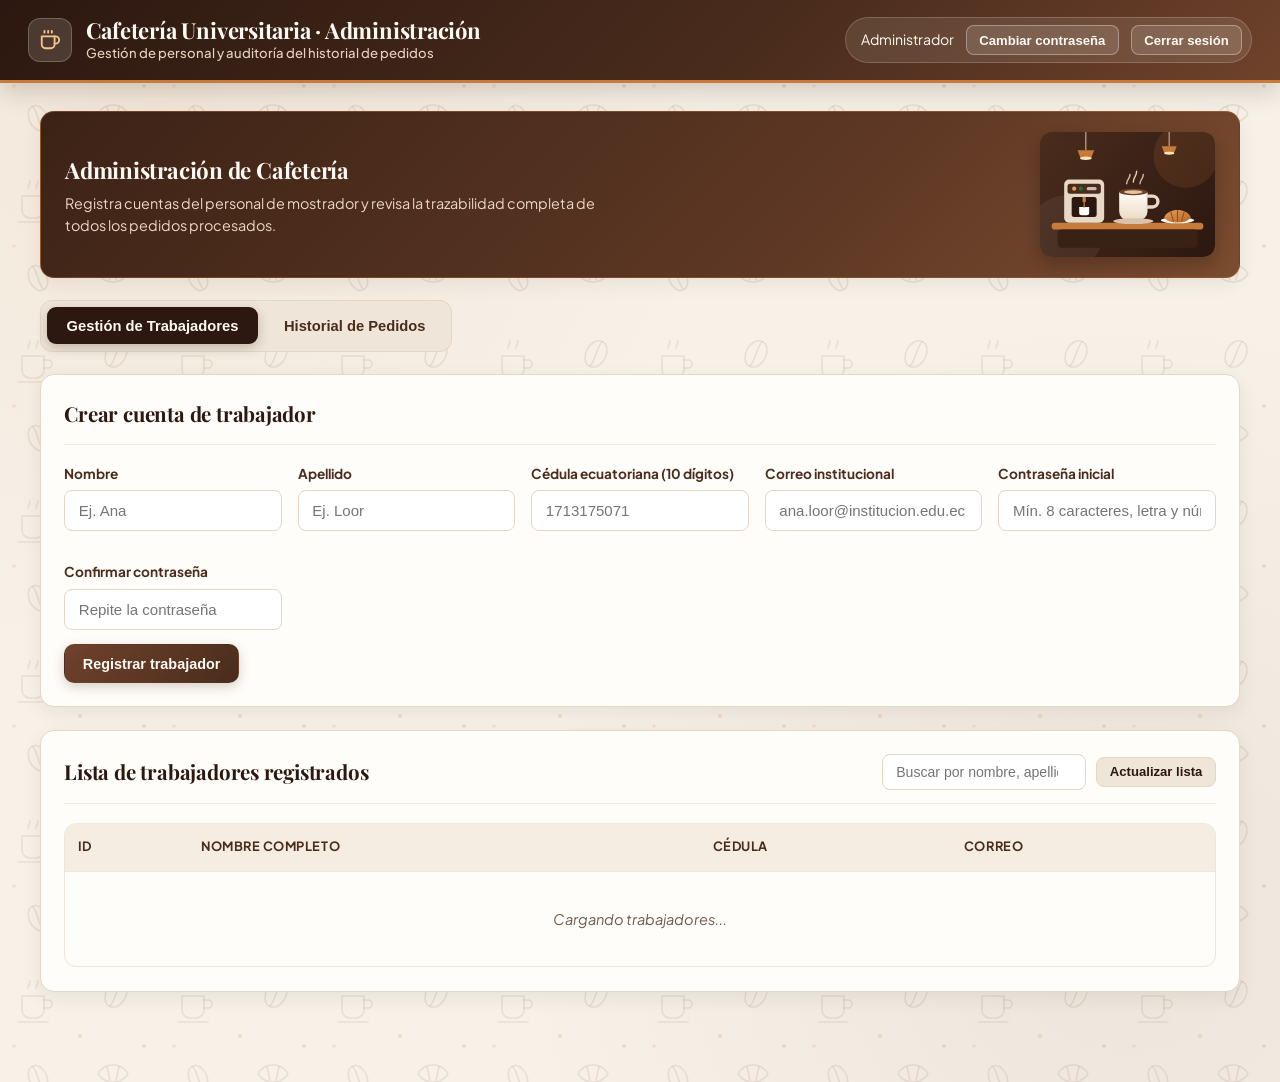
==== commit 6228d4f4: "feat: agregar modal de cambio de contrasena en paneles de trabajador y administrador" ====
--- a/cafeteria/src/main/resources/static/admin/panel-administrador.html
+++ b/cafeteria/src/main/resources/static/admin/panel-administrador.html
@@ -34,6 +34,9 @@
     </div>
     <div class="topbar-user">
       <span id="admin-info">Administrador</span>
+      <button type="button" id="btn-abrir-cambio-clave" class="btn btn-outline-light btn-sm">
+        Cambiar contraseña
+      </button>
       <button type="button" id="btn-cerrar-sesion" class="btn btn-outline-light btn-sm">
         Cerrar sesión
       </button>
@@ -201,6 +204,52 @@
     </div>
   </div>
 
+  <!-- ==================== MODAL: CAMBIAR CONTRASEÑA (HU-USU-01) ==================== -->
+  <div id="modal-cambio-clave" class="modal-backdrop" role="dialog" aria-modal="true">
+    <div class="modal">
+      <div class="modal-header">
+        <h3>Cambiar contraseña</h3>
+        <button type="button" class="btn btn-secondary btn-sm" data-close-modal="modal-cambio-clave">
+          Cerrar
+        </button>
+      </div>
+
+      <div id="cambio-clave-error" class="alert alert-error hidden" role="alert"></div>
+
+      <form id="form-cambio-clave" novalidate>
+        <div class="form-group">
+          <label for="clave-actual">Contraseña actual</label>
+          <input type="password" id="clave-actual" autocomplete="current-password" required />
+        </div>
+
+        <div class="form-group">
+          <label for="clave-nueva">Nueva contraseña</label>
+          <input
+            type="password"
+            id="clave-nueva"
+            placeholder="Mín. 8 caracteres, una letra y un número"
+            autocomplete="new-password"
+            required
+          />
+        </div>
+
+        <div class="form-group">
+          <label for="clave-confirmar">Confirmar nueva contraseña</label>
+          <input type="password" id="clave-confirmar" autocomplete="new-password" required />
+        </div>
+
+        <div class="modal-footer">
+          <button type="button" class="btn btn-secondary" data-close-modal="modal-cambio-clave">
+            Cancelar
+          </button>
+          <button type="submit" id="btn-guardar-cambio-clave" class="btn btn-primary">
+            Actualizar contraseña
+          </button>
+        </div>
+      </form>
+    </div>
+  </div>
+
   <script type="module" src="js/pages/administrador.js"></script>
 </body>
 
